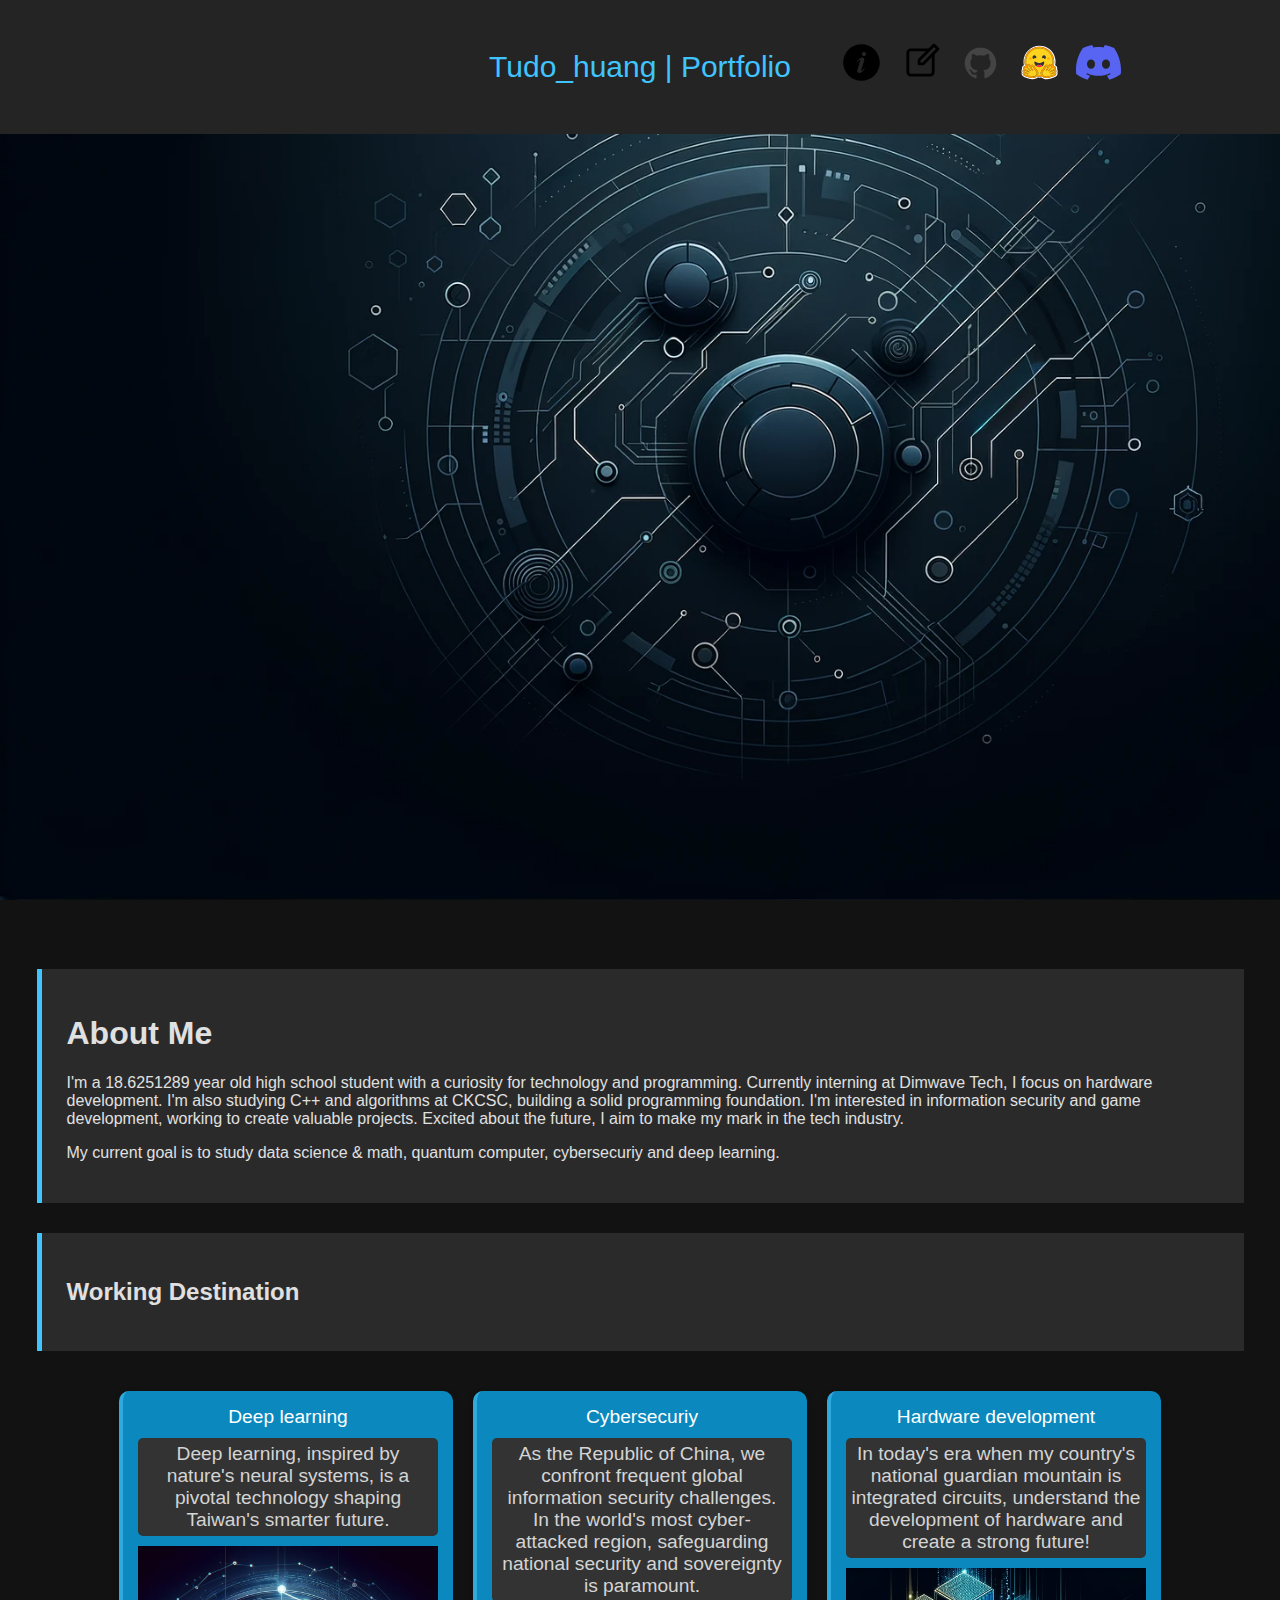
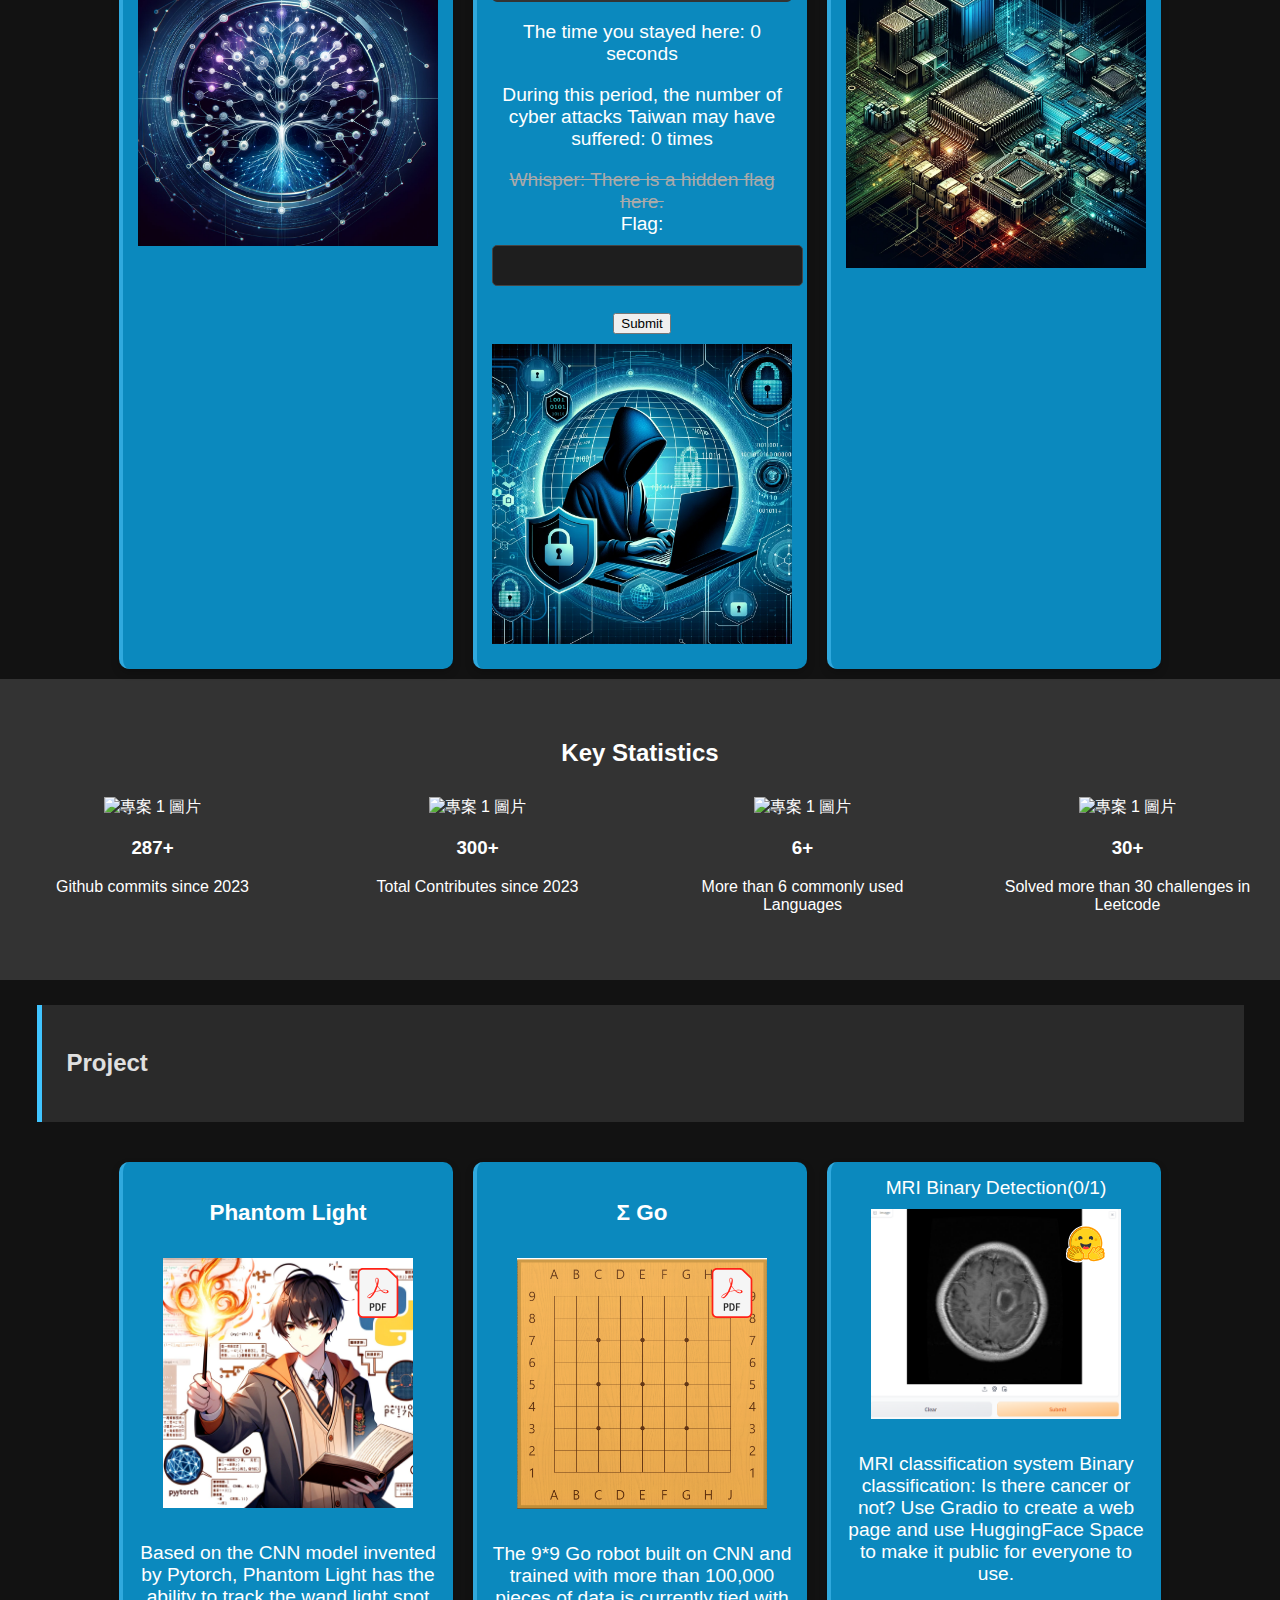
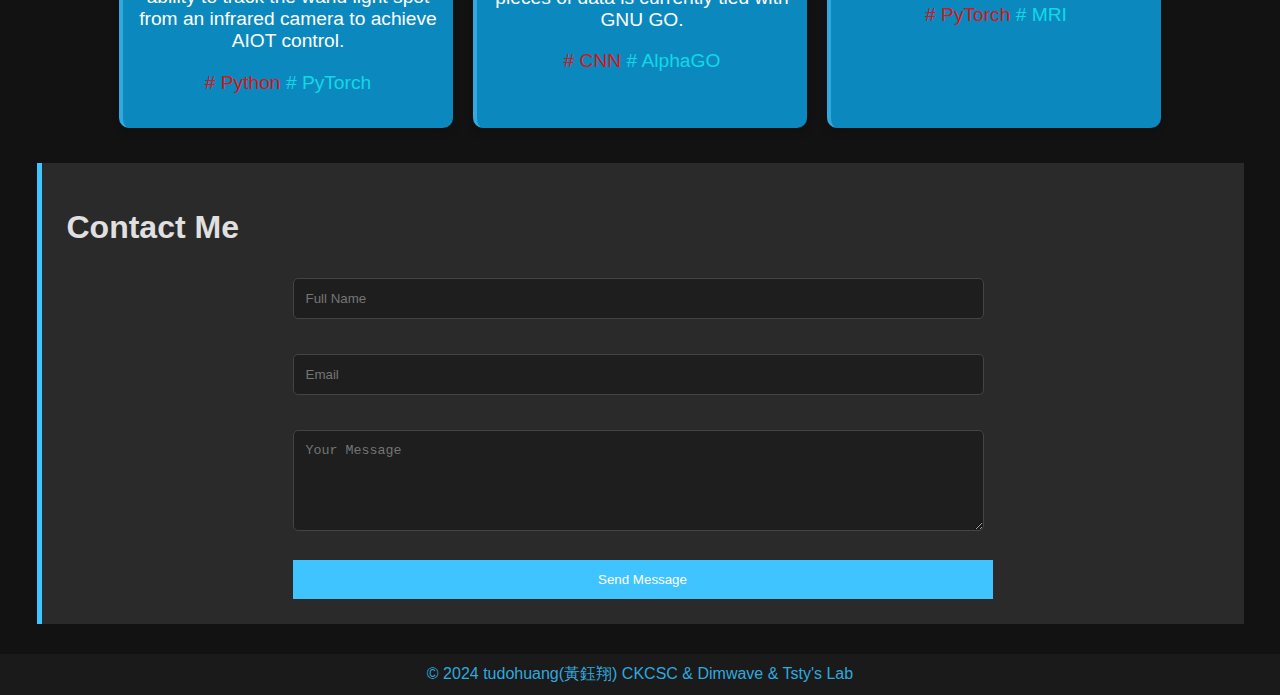
==== index.html @ 98ff5801 "Add files via upload" ====
<!DOCTYPE html>
<html lang="en">
<head>
<meta charset="UTF-8">
<meta name="viewport" content="width=device-width, initial-scale=1.0">
<title>Portfolio</title>
<link rel="stylesheet" href="style.css">

</head>
<body>

  <div class="contact-buttons">
    <a href="#about" class="contact-button github" title="Github">
      <img src="info.svg" alt="Github" />
  </a>
  <a href="blog.html" class="contact-button github" title="Github">
    <img src="blog.svg" alt="Github" />
</a>
    <a href="https://github.com/tudohuang" class="contact-button github" title="Github">
        <img src="github.svg" alt="Github" />
    </a>
    <a href="https://huggingface.co/Tudohuang" class="contact-button huggingface" title="huggingface">
        <img src="hug.svg" alt="Huggingface" />
    </a>
    <a href="https://discord.com" class="contact-button discord" title="Tudo_huang">
        <img src="dc.svg" alt="Discord" />
    </a>
  </div>
<header>
  <div class="container">
    Tudo_huang | Portfolio
  </div>
</header>
<div class="sketchfab-container">
  <iframe frameborder="0" allowfullscreen src="https://sketchfab.com/models/82f78bbaf2d34f01af854a52151dbf49/embed"></iframe>
</div>
<section id = "about">
<div class="about container">
  <h1>About Me</h1>
  <p>I'm a <span id="age"></span> year old  high school student with a curiosity for technology and programming. Currently interning at Dimwave Tech, I focus on hardware development. I'm also studying C++ and algorithms at CKCSC, building a solid programming foundation. I'm interested in information security and game development, working to create valuable projects. Excited about the future, I aim to make my mark in the tech industry.</p>
  <p>My current goal is to study data science & math, quantum computer, cybersecuriy and deep learning.</p>
</div>
</section>

<div class="work container">
  <h2>Working Destination</h2>
  </div>
  <div id="skills-tree">
    
     <div class="smart-art">
         <div class="art-item">
             Deep learning
             <span class="art-description">Deep learning, inspired by nature's neural systems, is a pivotal technology shaping Taiwan's smarter future.</span>

             <img src="nn.png" alt="Python">
         </div>
         <div class="art-item">
             Cybersecuriy
             <span class="art-description">As the Republic of China, we confront frequent global information security challenges. In the world's most cyber-attacked region, safeguarding national security and sovereignty is paramount.</span>

             <div class="attack-counter">
                 <p>The time you stayed here: <span id="time-elapsed">0</span> seconds</p>
                 <p>During this period, the number of cyber attacks Taiwan may have suffered: <span id="attacks-count">0</span> times</p>
                 <del style="color:#aaa;">Whisper: There is a hidden flag here. </del>
                 <form id="ctfForm">
                     <label for="mysterious flag">Flag:</label>
                     <input type="text" id="flag" name="flag" required>
                     <button type="submit">Submit</button>
                     <div id="result"></div>
                 </form>
            
             </div>
             <img src="cyber.png" alt="Python">
             <!--TstyCTF{y0U_f1nd_Me} Any other?-->
         </div>
         <div class="art-item">
             Hardware development
             <span class="art-description">In today's era when my country's national guardian mountain is integrated circuits, understand the development of hardware and create a strong future!</span> <!-- Add description -->
             <img src="hw.png" alt="Python">
         </div>
         <!-- More projects -->
     </div>



     

  </div>
<section id="Statistics">
  <div class="statistics-container">
    <h2>Key Statistics</h2>
    <div class="statistics-grid">
        <div class="statistic-item">
          <img src="https://camo.githubusercontent.com/41038163edda498c5ebf31d1cfca16d3f979ecc2eecfb44486c9538e59456789/[base64]" alt="專案 1 圖片" style="width: 400px; height: auto;">
            <h3>287+</h3>
            <p>Github commits since 2023</p>
        </div>
        <div class="statistic-item">
          <img src="https://camo.githubusercontent.com/655c5a0bce127968f75c54a8bff9391231e9334b50f7951a89efc38ae6ab84a3/68747470733a2f2f6769746875622d726561646d652d73747265616b2d73746174732e6865726f6b756170702e636f6d2f3f757365723d7475646f6875616e67" alt="專案 1 圖片" style="width: 400px; height: auto;">
            <h3>300+</h3>
            <p>Total Contributes since 2023</p>
        </div>
        <div class="statistic-item">
          <img src="https://camo.githubusercontent.com/33b619eddd111c8a87ea6cfd3a1b6c43c1732b349053f3fe607e65bf70302a63/[base64]" alt="專案 1 圖片" style="width: 400px; height: auto;">
          <div class="number-container">
            <h3>6+</h3>
            <p>More than 6 commonly used Languages</p>
          </div>
      </div>
    <div class="statistic-item">
      <img src="https://leetcard.jacoblin.cool/tudohuang?theme=dark&font=Noto%20Sans%20Kaithi" alt="專案 1 圖片" style="width: 400px; height: auto;">
      <div class="number-container">
        <h3>30+</h3>
        <p>Solved more than 30 challenges in Leetcode</p>
      </div>
  </div>
    </div>
  </section>

<section id="project">
     <div class="work container">
      <h2>Project</h2>
      </div>
      <div id="skills-tree">
        
         <div class="smart-art">
          <div class="art-item">
            <h3>Phantom Light</h3>
            <div style="position: relative; display: inline-block;">
              <img src="pht.png" alt="專案 1 圖片" style="width: 250px; height: auto;">
              <a href="https://drive.google.com/file/d/1m6RLz-Hdpk-l5yfllj5-pk8Azg8Evwcc/view?usp=sharing" style="position: absolute; top: 10px; right: 10px;">
                <img src="pdf.svg" alt="PDF" style="width: 50px; height: 50px; ">
              </a>
            </div>
            
            <p>Based on the CNN model invented by Pytorch, Phantom Light has the ability to track the wand light spot from an infrared camera to achieve AIOT control.</p>
            <p><h style="color:#db1515;"># Python</h><h style="color:#10d9e7;"> # PyTorch</h></p>
        </div>
             <div class="art-item">
             <h3> Σ Go</h3>
             <div style="position: relative; display: inline-block;">
              <img src="go.png" alt="專案 1 圖片" style="width: 250px; height: auto;">
              <a href="https://drive.google.com/file/d/1fdCBr4Ks9L1TF9-vexsuIlGYRlNUkLsj/view?usp=sharing" style="position: absolute; top: 10px; right: 10px;">
                <img src="pdf.svg" alt="PDF" style="width: 50px; height: 50px; ">
              </a>
            </div>
              
                 <p>The 9*9 Go robot built on CNN and trained with more than 100,000 pieces of data is currently tied with GNU GO.</p>
                 <p><h style="color:#db1515;"># CNN</h><h style="color:#10d9e7;"> # AlphaGO</h></p>
                 
                 </div>
             </div>
             <div class="art-item">
                 MRI Binary Detection(0/1)
                 <div style="position: relative; display: inline-block;">
                  <img src="MRI.png" alt="專案 1 圖片" style="width: 250px; height: auto;">
                  <a href="https://huggingface.co/spaces/Tudohuang/Tumor-classify-system" style="position: absolute; top: 10px; right: 10px;">
                    <img src="hug.svg" alt="PDF" style="width: 50px; height: 50px; ">
                  </a>
                </div>
                 <p>MRI classification system Binary classification: Is there cancer or not? Use Gradio to create a web page and use HuggingFace Space to make it public for everyone to use.</p>
                 <p><h style="color:#db1515;"># PyTorch</h><h style="color:#10d9e7;"> # MRI</h></p>
                 

             </div>
             <!-- More projects -->
         </div>


</div>
</section>
<section id ="contacts">
<div class="contact container">
  <h1>Contact Me</h1>
  <form class="contact-form" action="submit_form.php" method="post">
    <input type="text" name="name" placeholder="Full Name" required>
    <input type="email" name="email" placeholder="Email" required>
    <textarea name="message" rows="5" placeholder="Your Message" required></textarea>
    <input type="submit" value="Send Message">
  </form>
</section>






  
</div>
<footer>
  <p>&copy; 2024 tudohuang(黃鈺翔) CKCSC & Dimwave & Tsty's Lab</p>
    </footer>
<script src="script.js"></script>

</body>
</html>
---- style.css ----
/* 基本樣式 */
body {
  font-family: 'Open Sans', sans-serif; /* 更現代的字體 */
  background: #121212; /* 簡潔背景 */
  color: #e0e0e0; /* 柔和的文字顏色 */
  margin: 0;
  padding: 0;
  background-image: url('mod.png');
  background-size: cover; /* Adjust the sizing as needed */
  background-repeat: no-repeat;
  background-attachment: fixed; /* Optional: Makes the background fixed when scrolling */
}

.container {
  width: 90%;
  margin: 30px auto;
  overflow: hidden;
}

/* 頁眉 */
header {
  background: #242424;
  padding: 20px;
  text-align: center;
  font-size: 30px;
  color: #40c4ff; /* 科技感藍色 */
}

/* 內容區塊樣式 */
.about, .work, .contact {
  padding: 25px;
  margin-top: 25px;
  background: #2a2a2a;
  border-left: 5px solid #40c4ff;
}

/* 聯絡表單樣式 */
.contact-form {
  max-width: 700px;
  margin: auto;
}

input[type="text"], input[type="email"], textarea {
  width: 95%;
  padding: 12px;
  margin-top: 10px;
  margin-bottom: 25px;
  border-radius: 5px;
  background: #1e1e1e;
  border: 1px solid #444444;
  color: #f0f0f0;
}

/* 提交按鈕樣式 */
input[type="submit"] {
  width: 100%;
  padding: 12px;
  border: none;
  background-color: #40c4ff;
  color: white;
  cursor: pointer;
  transition: background-color 0.3s, transform 0.2s;
}

input[type="submit"]:hover {
  background-color: #3498db;
  transform: scale(1.05);
}

/* 聯絡按鈕樣式 */
.contact-buttons {
  text-align: right;
  padding: 15px 0;
  position: absolute;
  right: 12%;
  top: 25px;
}

.contact-button img {
  height: 45px;
  width: auto;
}

/* 社群媒體按鈕樣式 */
.contact-button {
  display: inline-block;
  margin: 0 5px; /* 調整按鈕間距 */
  border-radius: 5px;
  text-decoration: none;
  background-color: transparent; /* 透明背景 */
  transition: opacity 0.3s ease; /* 平滑過渡效果 */
}

.contact-button:hover {
  opacity: 0.7; /* 滑鼠懸停時半透明 */
}

/* 3D模型容器樣式 */
.sketchfab-container {
  display: flex;
  justify-content: center;
  align-items: center;
  width: 90vw;
  height: 90vh;
}

.sketchfab-container iframe {
  width: 80%;
  height: 80%;
}

/* 頁腳樣式 */
footer {
  text-align: center;
  background-color: #1a1a1a;
  color: #30a9de;
  padding: 10px;
}

footer p {
  margin: 0;
}

/* 技能樹樣式 */
.tree {
  display: inline-block;
  border-left: 2px solid #555;
  padding-left: 10px;
}

.tree ul {
  list-style-type: none;
  padding: 0;
}

.tree ul li {
  margin: 10px 0;
}

.node {
  background-color: #555;
  color: white;
  padding: 5px 10px;
  border-radius: 5px;
  display: inline-block;
}

.node:hover {
  background-color: #777;
}

/* 技能展示樣式 */
#skills-tree {
  display: flex;
  justify-content: center;
  flex-wrap: wrap;
}

.skill-branch {
  text-align: left;
  flex: 1 0 45%; /* 每行兩個技能分支 */
  margin: 10px;
  padding: 20px;
  background-color: #333;
  border-radius: 8px;
  color: #fff;
}

.skill-branch ul {
  padding: 0;
}

.skill-branch li {
  list-style: none;
  display: flex;
  justify-content: space-around;
  margin-bottom: 10px;
}

.skill-icon {
  margin: 5px;
  text-align: center;
  flex: 1 0 30%;
}

.skill-icon img {
  height: 80px;
  width: auto;
  display: block;
  margin-bottom: 5px;
}

/* 藝術作品樣式 */
.smart-art {
  display: flex;
  justify-content: center;
  flex-wrap: wrap;
}

.art-item {
  background-color: #0b89be;
  color: white;
  margin: 10px;
  transition: transform 0.3s ease, box-shadow 0.3s ease;
  padding: 15px;
  border-radius: 10px;
  width: 300px;
  text-align: center;
  box-shadow: 0 4px 8px rgba(0,0,0,0.2);
  position: relative;
  font-size: 1.2em;
  border-left: 4px solid #30a9de;
}

.art-description {
  display: block;
  background-color: #333;
  color: #d4d4d4;
  padding: 5px;
  margin-top: 10px;
  border-radius: 5px;
  font-size: 1.0em;
}

.art-item img {
  max-width: 100%;
  height: auto;
  display: block;
  margin: 10px auto;
}

/* 專案容器樣式 */
.project-container {
  display: flex;
  justify-content: space-around;
  flex-wrap: wrap;
}

.project-item {
  width: 30%;
  margin: 10px;
  background-color: #0c81ca;
  padding: 15px;
  box-shadow: 0 2px 4px rgba(0,0,0,0.2);
  text-align: center;
}

.project-item img {
  max-width: 100%;
  height: auto;
  border-bottom: 1px solid #ccc;
}

.project-item h3 {
  margin: 10px 0;
}

.project-item p {
  color: #333;
}

/* 其他自定義樣式可以根據需要添加 */
.statistics-container {
  text-align: center;
  padding: 40px 0;
  background-color: #333;
  color: #fff;
}

.statistics-grid {
  display: grid;
  grid-template-columns: repeat(4, 1fr); /* 這裡設定每行三個項目 */
  gap: 20px; /* 項目之間的間隙 */
}

.statistic-item {
  align-items: center;
  margin: 10px;
}

@media (max-width: 1200px) {
  .statistics-grid {
    grid-template-columns: repeat(2, 1fr); /* 在中等屏幕上每行兩個項目 */
  }
}

@media (max-width: 768px) {
  .statistics-grid {
    grid-template-columns: 1fr; /* 在小屏幕上每行一個項目 */
  }
}
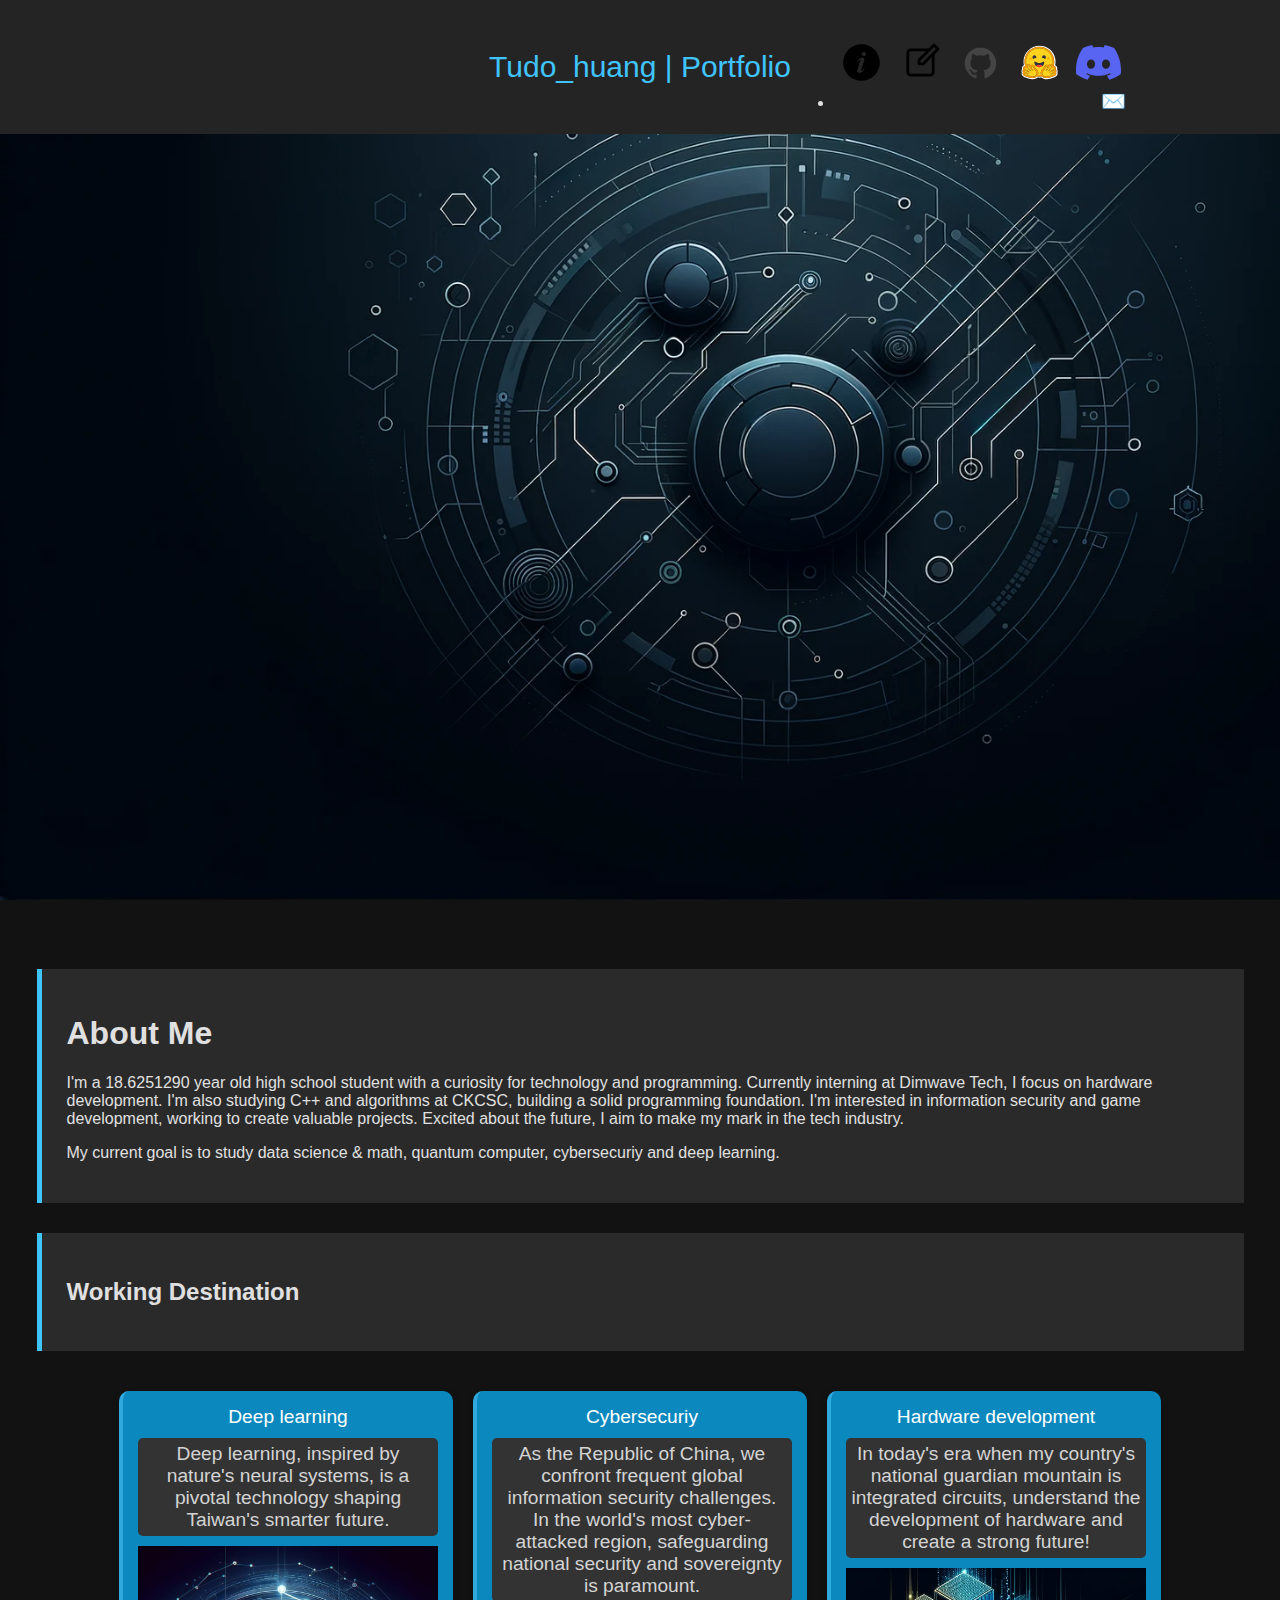
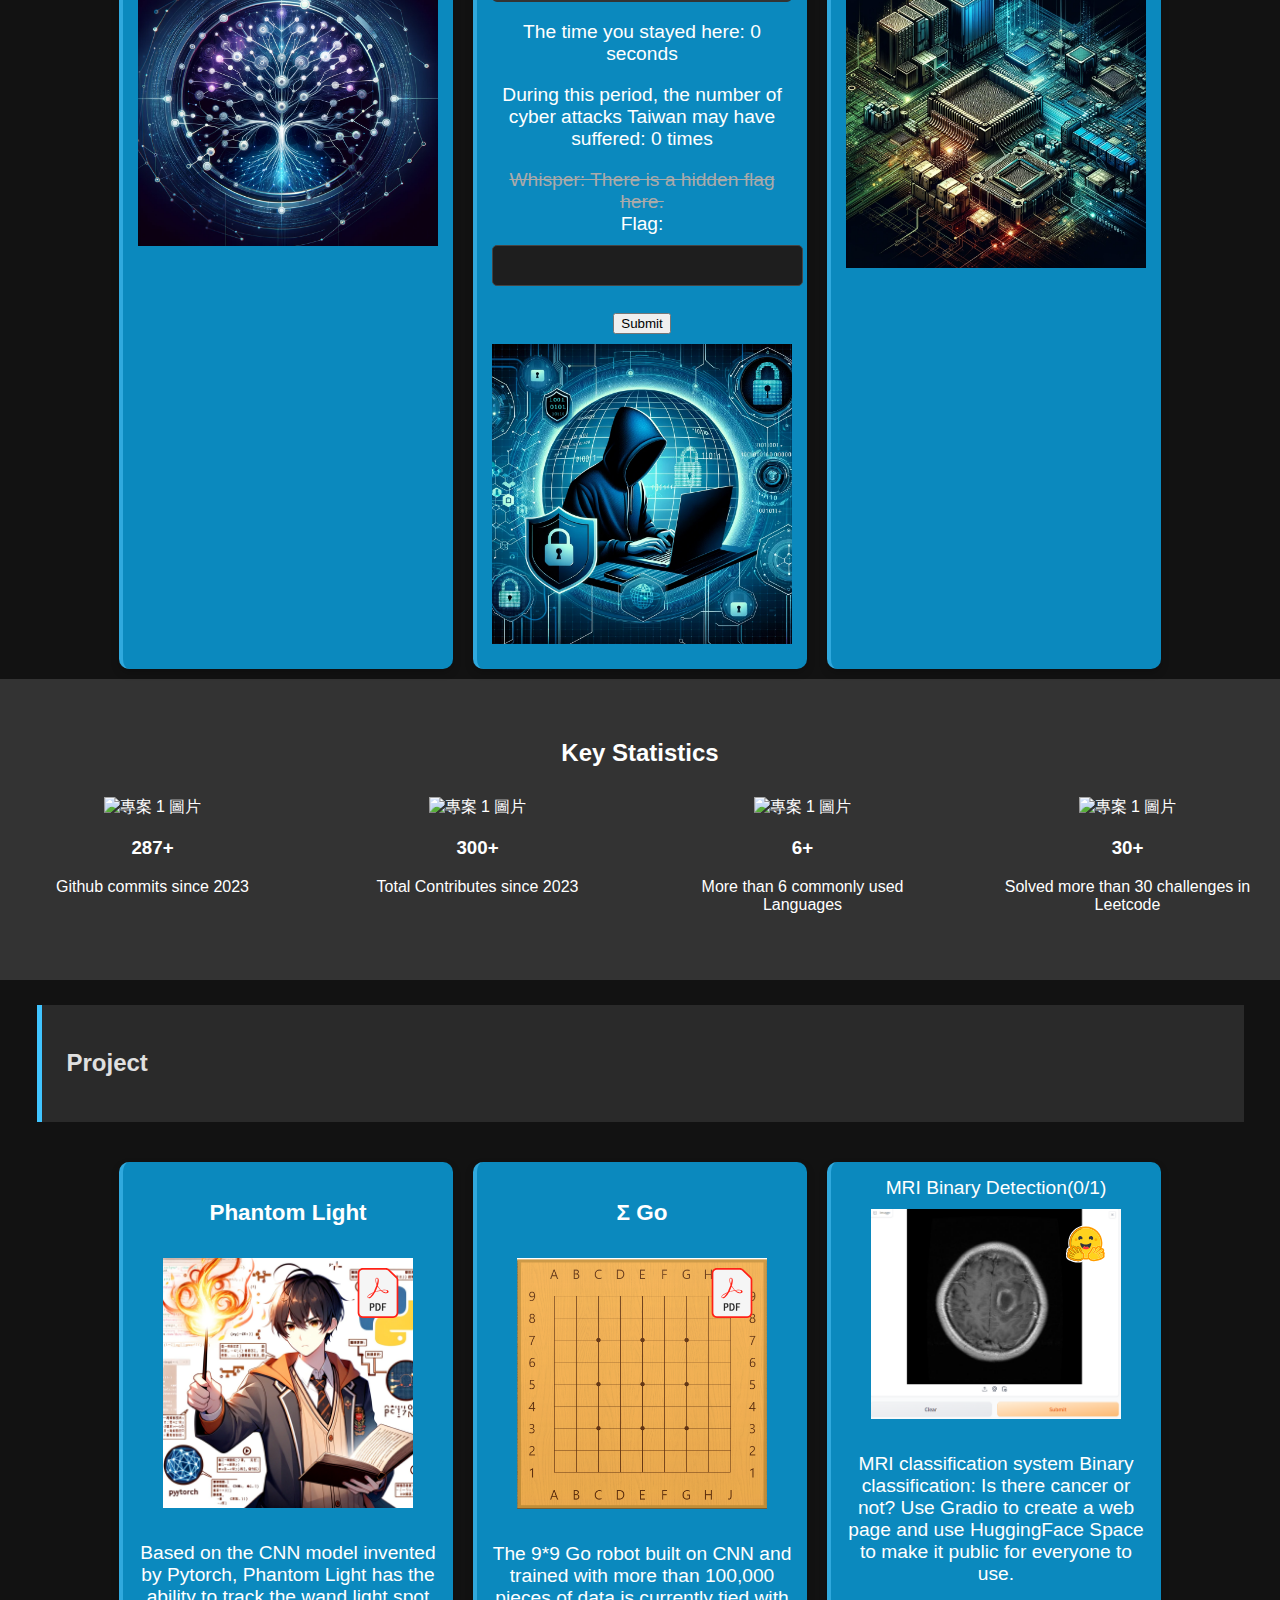
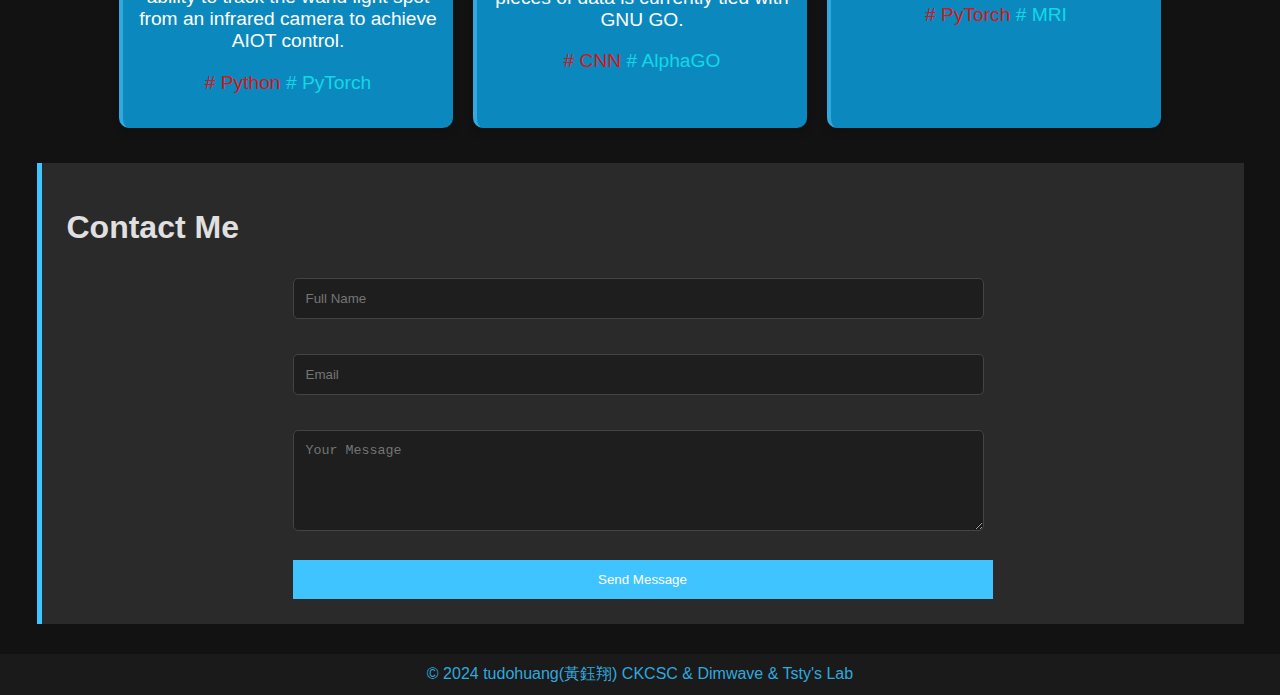
==== commit 4f9dfabd: "Update index.html" ====
--- a/index.html
+++ b/index.html
@@ -25,6 +25,7 @@
     <a href="https://discord.com" class="contact-button discord" title="Tudo_huang">
         <img src="dc.svg" alt="Discord" />
     </a>
+    <li><span style="font-size: 20px;">✉️</span><a href="mailto:tudo1211tw@gmail.com?subject=Subject&body=Message%20goes%20here"></a></li>
   </div>
 <header>
   <div class="container">
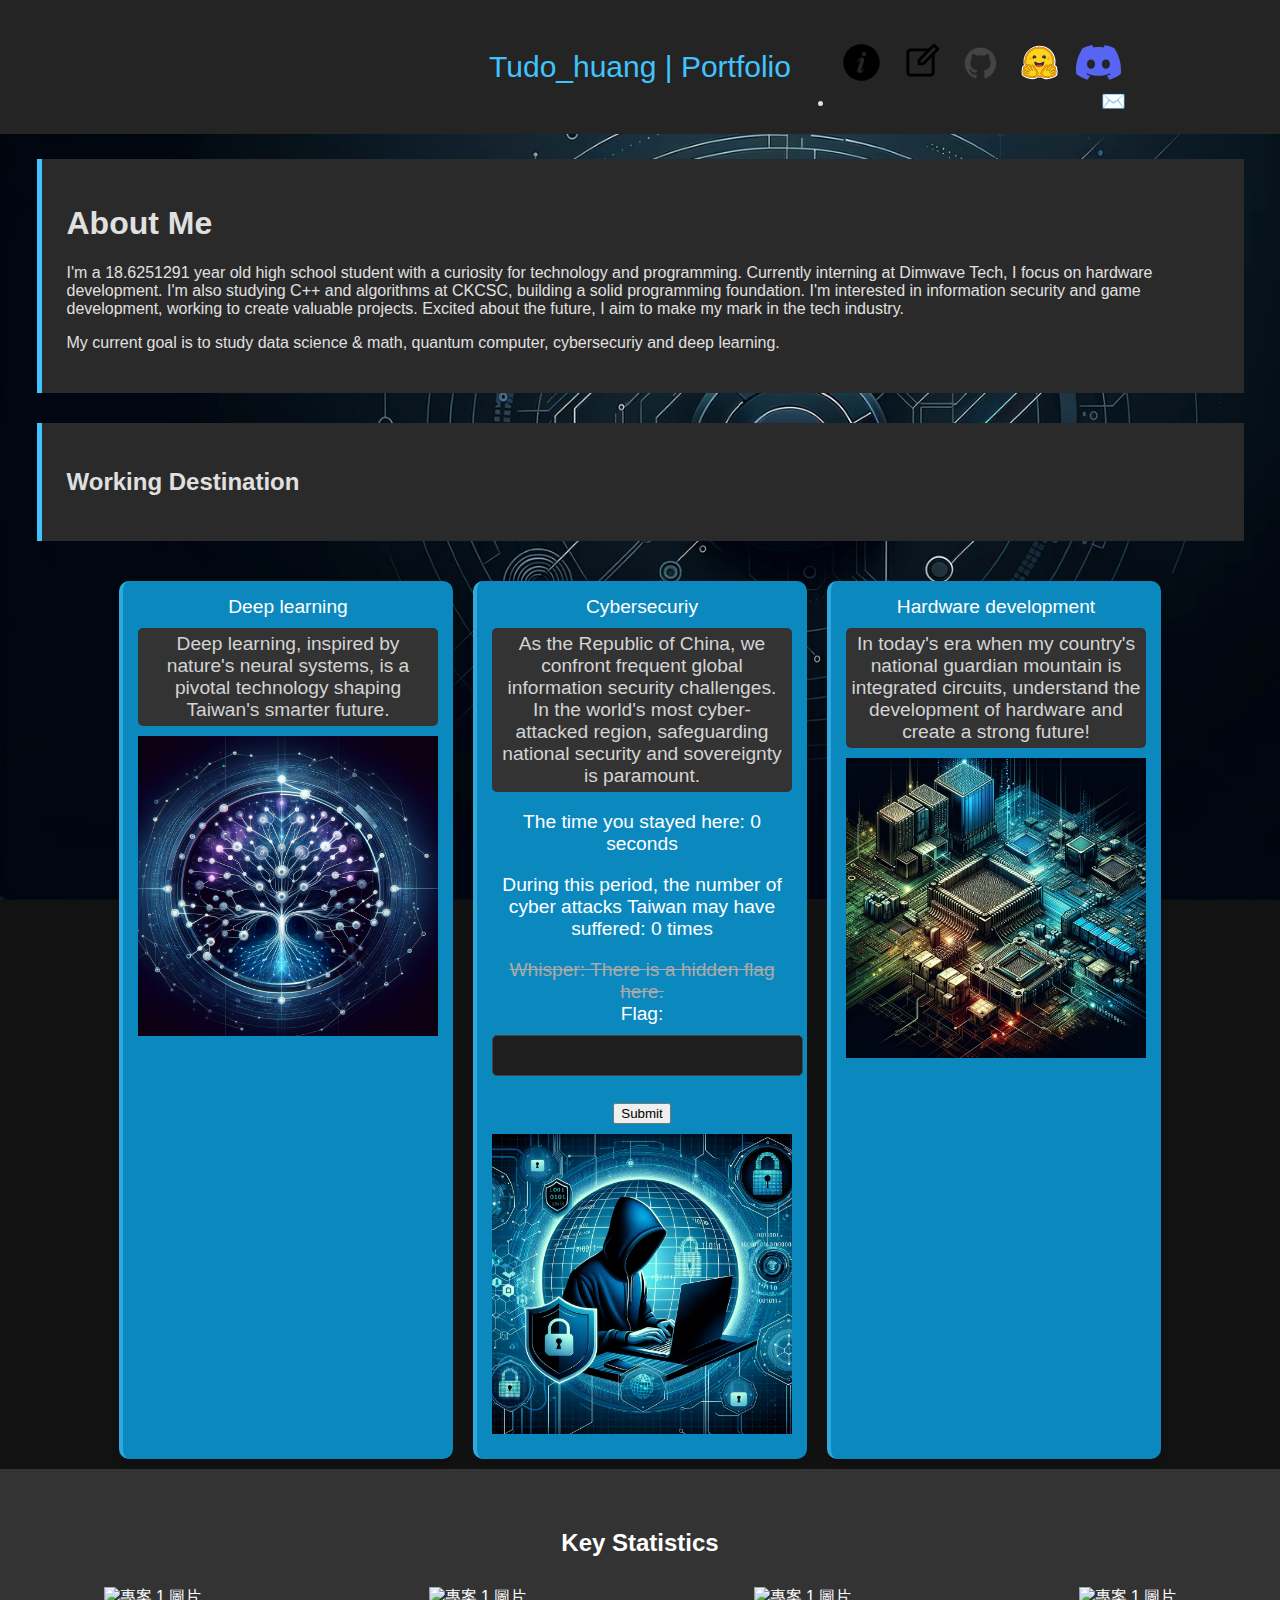
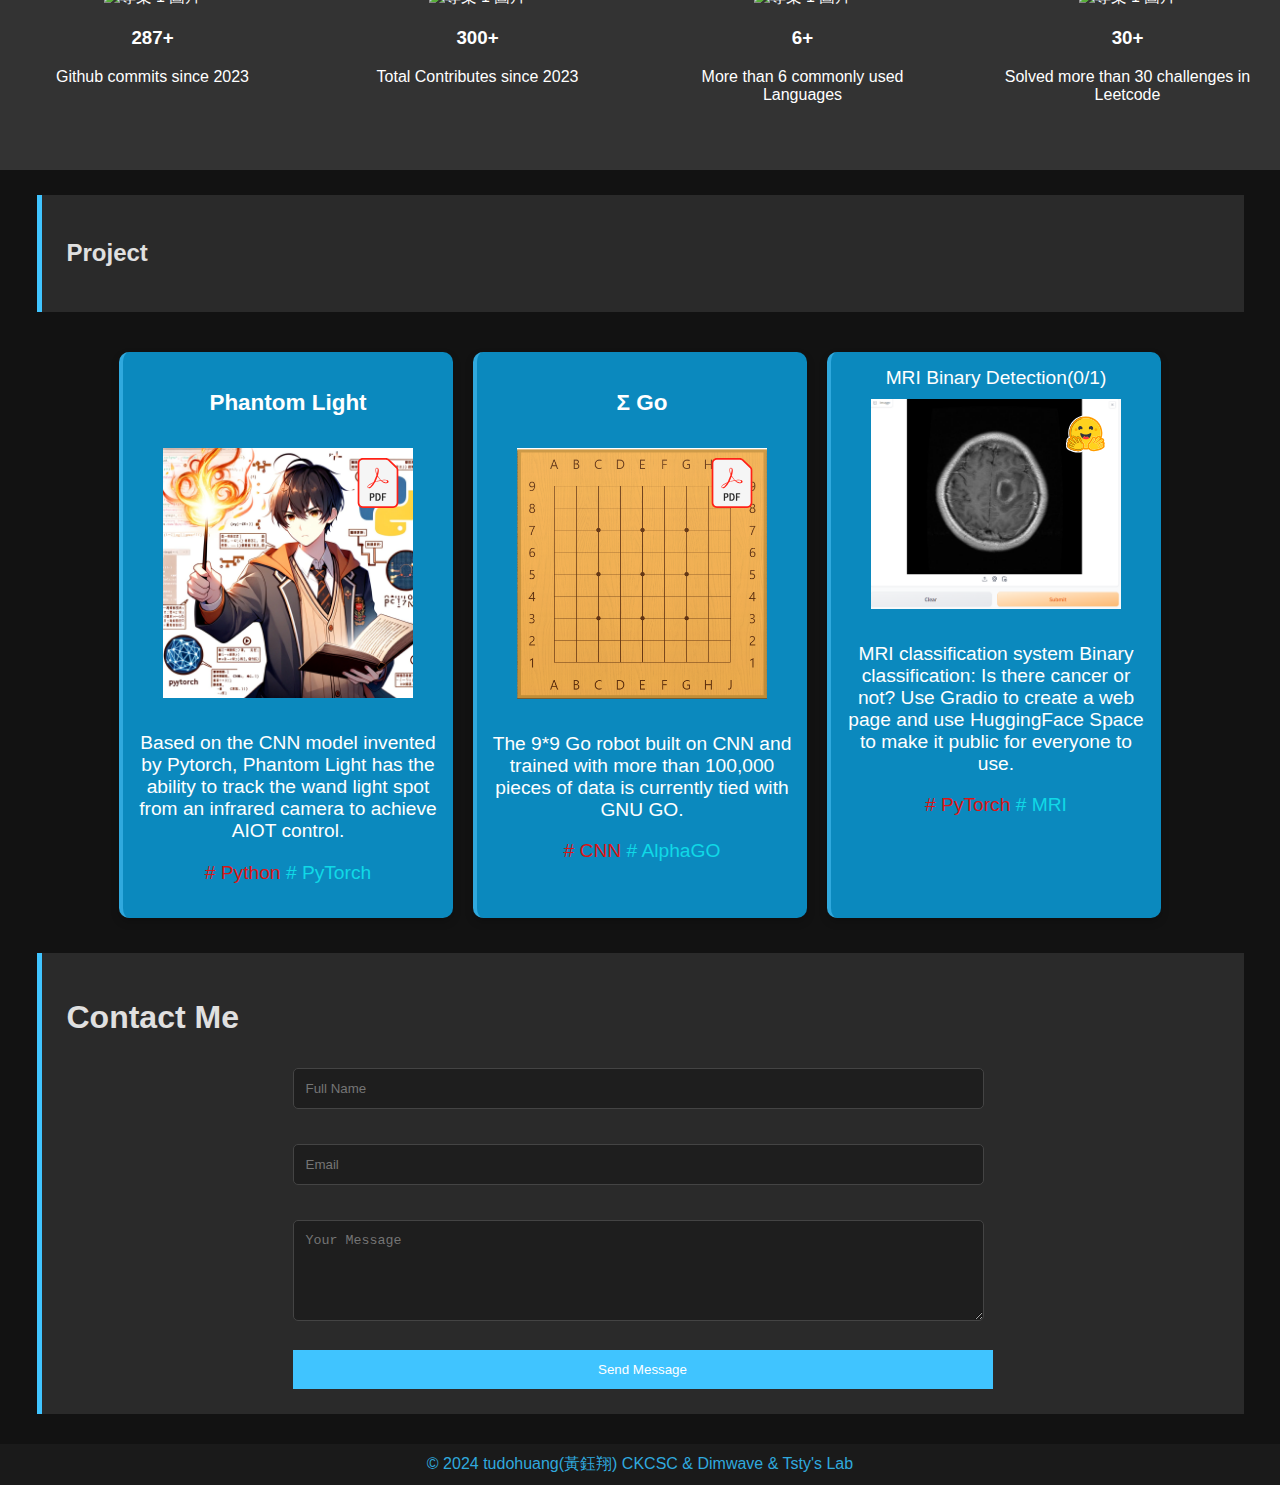
==== commit 3ae4b2b0: "Update index.html" ====
--- a/index.html
+++ b/index.html
@@ -32,9 +32,7 @@
     Tudo_huang | Portfolio
   </div>
 </header>
-<div class="sketchfab-container">
-  <iframe frameborder="0" allowfullscreen src="https://sketchfab.com/models/82f78bbaf2d34f01af854a52151dbf49/embed"></iframe>
-</div>
+
 <section id = "about">
 <div class="about container">
   <h1>About Me</h1>
